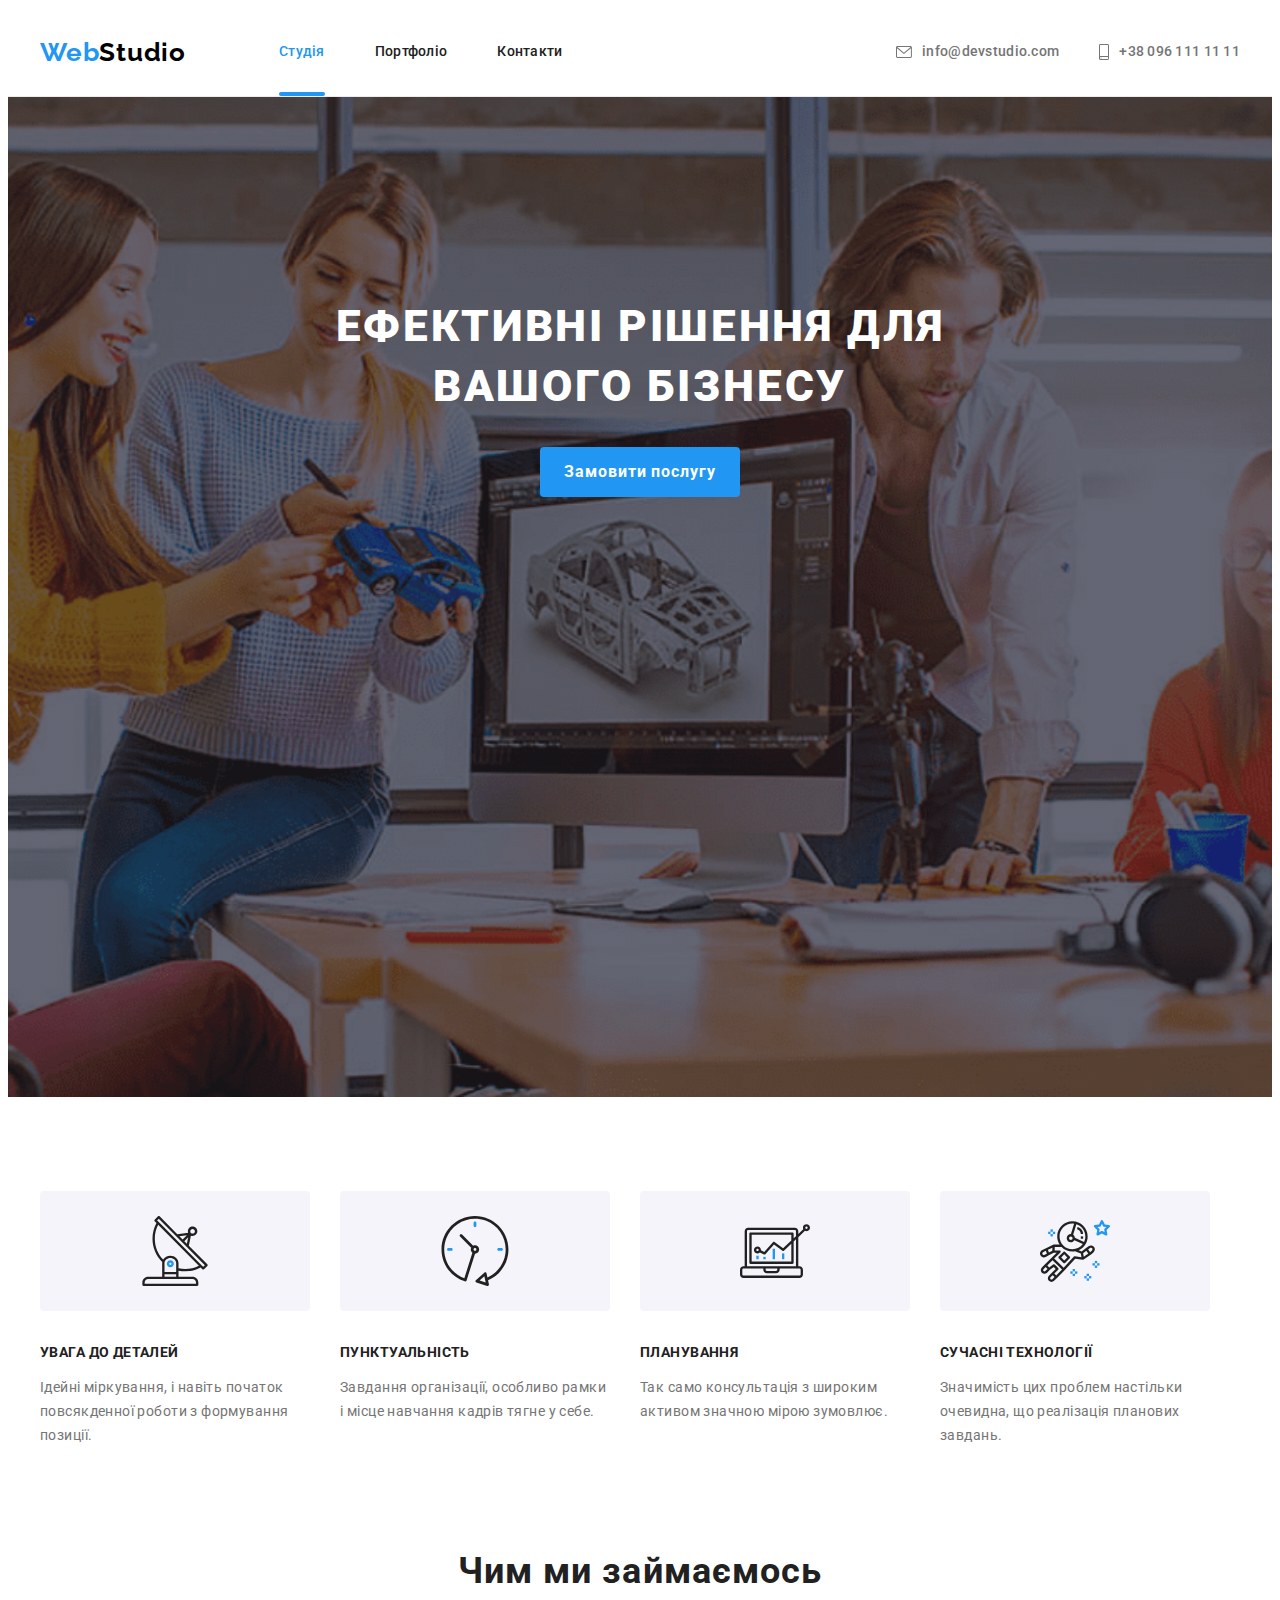
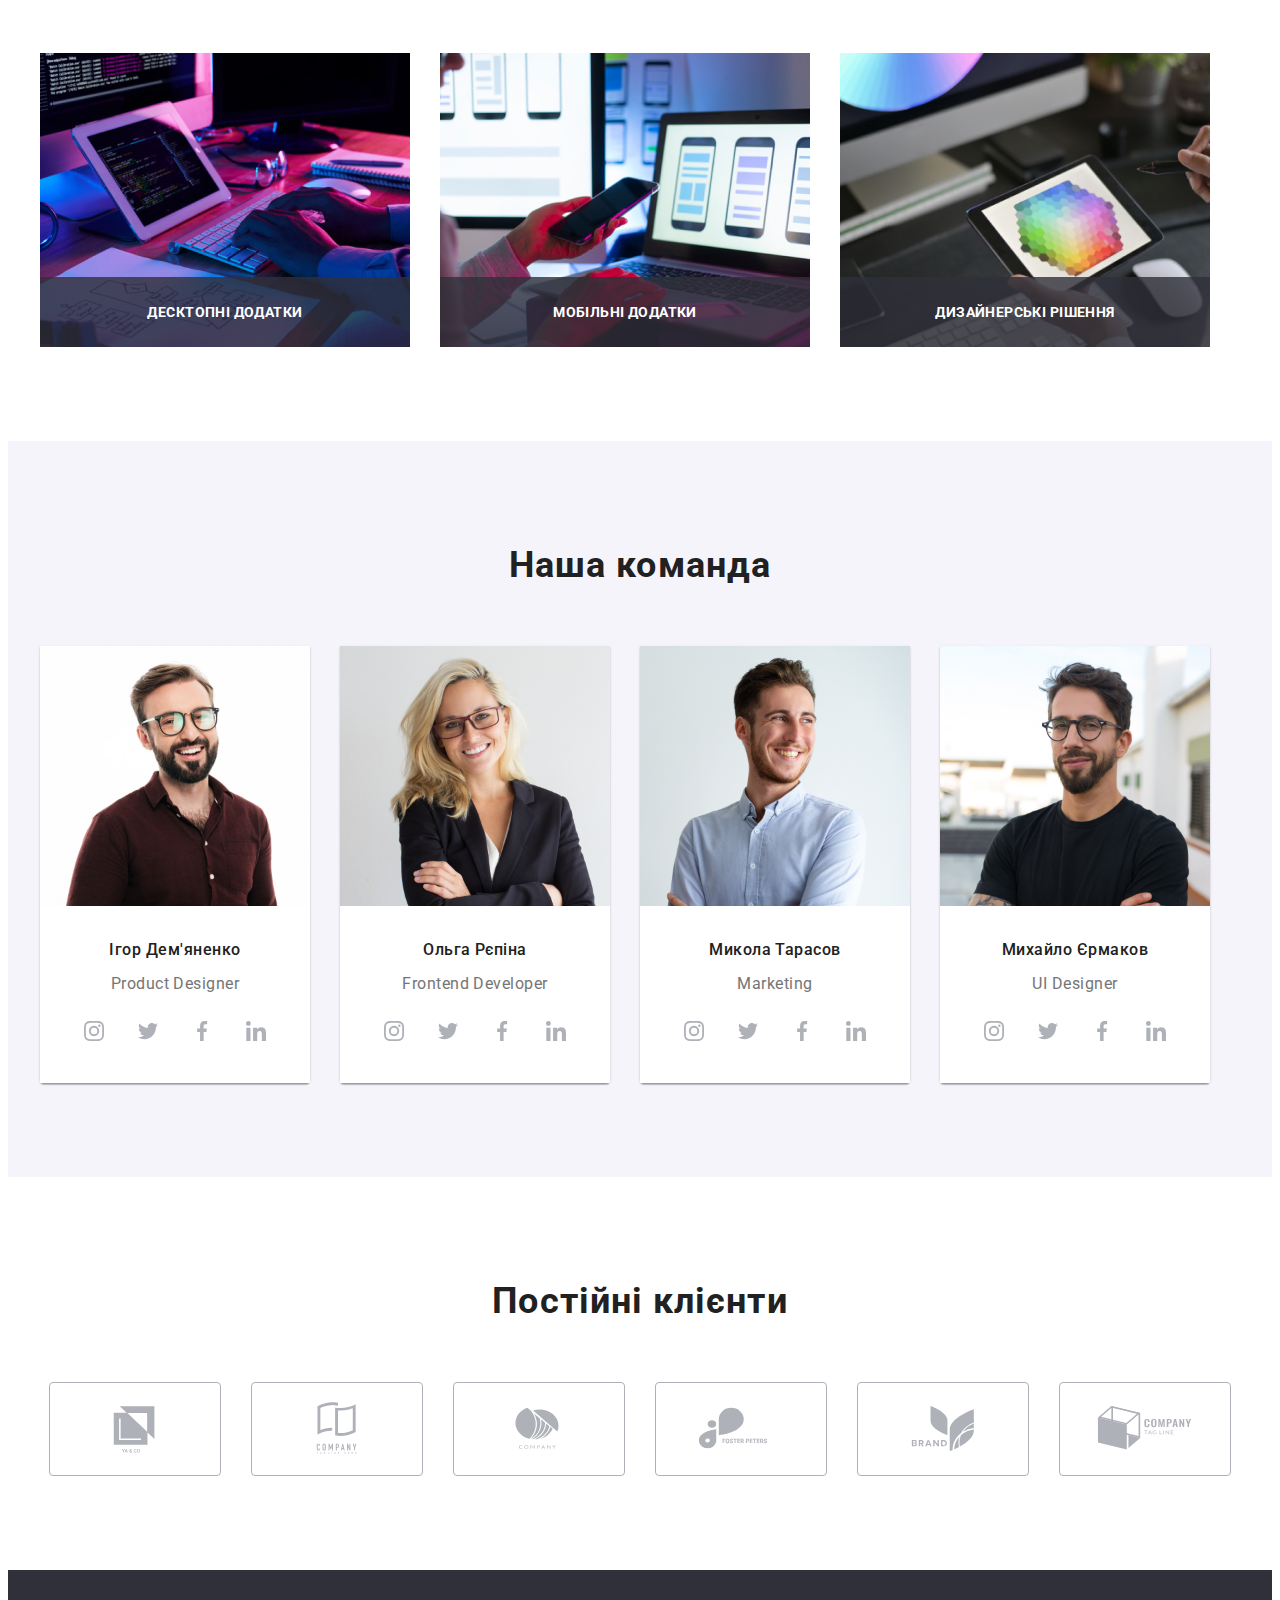
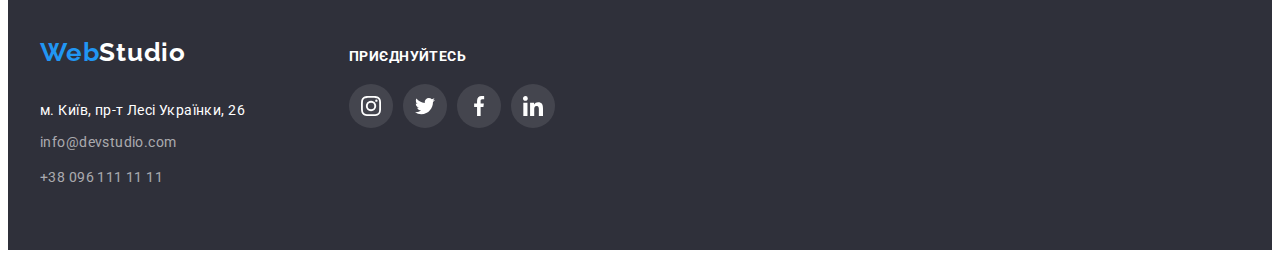
==== index.html @ f9fca9e1 "01,11" ====
<!DOCTYPE html>
<html lang="uk">
  <head>
    <meta charset="UTF-8" />
    <meta name="viewport" content="width=device-width, initial-scale=1.0" />
    <title>Document</title>
    <!-- Project fonts -->
    <link rel="preconnect" href="https://fonts.googleapis.com">
<link rel="preconnect" href="https://fonts.gstatic.com" crossorigin>
<link href="https://fonts.googleapis.com/css2?family=Raleway:wght@700&family=Roboto:wght@400;500;700;900&display=swap" rel="stylesheet">
    <!-- normalize -->
    <link
      rel="stylesheet"
      href="https://cdnjs.cloudflare.com/ajax/libs/modern-normalize/2.0.0/modern-normalize.min.css"
      integrity="sha512-4xo8blKMVCiXpTaLzQSLSw3KFOVPWhm/TRtuPVc4WG6kUgjH6J03IBuG7JZPkcWMxJ5huwaBpOpnwYElP/m6wg=="
      crossorigin="anonymous"
      referrerpolicy="no-referrer"
    />


<!-- Custom styles -->
<link rel="stylesheet" href="./css/styles.css">
  <body>
    
     <!-- Шапка сайту  -->
    
      <header class="header">
<div class="container header-container">
        <nav class="navigation">
        <a class="link logo" href="index.html">Web<span class="logo-text-black">Studio</span></a>
        <ul class="list header-list">
          <li class="item navigation-item">
            <a class="link navigation-link active-link" href="./index.html">Студія</a>
          </li>
          <li class="item navigation-item">
            <a class="link navigation-link" href="./portfolio.html">Портфоліо</a>
          </li>
          <li class="item navigation-item">
            <a class="link navigation-link" href="#">Контакти</a>
          </li>
        </ul>
      </nav>

      <ul class="list contact-list">
        <li class="item contact-item">
          <a class="link contact-link"
          href="mailto:info@devstudio.com">
          
          <svg class="icon-header" width="16" height="12"> 
                        
            <use href="./images/sprite.svg#icon-envelope">
              
            </use>
          </svg>
          
          info@devstudio.com</a>
        </li>
        <li class="item contact-item">
          <a class="link contact-link" href="tel:+380961111111">
            <svg class="icon-header" width="10" height="16"> 
                        
              <use href="./images/sprite.svg#icon-smartphone">
                
              </use>
            </svg>

            +38 096 111 11 11</a>
        </li>
      </ul>
</div>
    </header>

    <main>
     <!-- Секція герой -->
     
      <section class="hero">
<div class="container hero-container">

          <h1 class="hero-title">Ефективні рішення для вашого бізнесу</h1>
        <button class="hero-btn btn" data-modal-open type="button" >Замовити послугу</button>
</div>
<div class="backdrop is-hidden" data-modal>
  <div class="modal-wrapper">
<button class="modal-btn" data-modal-close>
  <svg class="modal-icon" width="18" height="18">
    <use href="./images/sprite.svg#icon-close2" ></use>
  </svg>
</button>

  </div>
</div>


      </section>
     <!-- секція про нас -->
      <section class="about ">
<div class="container about-container">

        <ul class="about-list list">
          <li class="item about-item">
             
            <div class="about-icon">
              <svg class="about-logo" width="70" height="70"> 
                        
                <use href="./images/sprite.svg#icon-antenna">
                  
                </use>
              </svg>
            </div>

            <h3 class="about-title">УВАГА ДО ДЕТАЛЕЙ</h3>
            <p class="about-text">
              Ідейні міркування, і навіть початок повсякденної роботи з
              формування позиції.
            </p>
          </li>
          <li class="item about-item">

            <div class="about-icon">
              <svg class="about-logo" width="70" height="70"> 
                        
                <use href="./images/sprite.svg#icon-clock">
                  
                </use>
              </svg>
            </div>

            <h3 class="about-title">ПУНКТУАЛЬНІСТЬ</h3>
            <p class="about-text">
              Завдання організації, особливо рамки і місце навчання кадрів тягне
              у себе.
            </p>
          </li>
          <li class="item about-item">

            <div class="about-icon">
              <svg class="about-logo" width="70" height="70"> 
                        
                <use href="./images/sprite.svg#icon-diagram">
                  
                </use>
              </svg>
            </div>

            <h3 class="about-title">ПЛАНУВАННЯ</h3>
            <p class="about-text">
              Так само консультація з широким активом значною мірою зумовлює.
            </p>
          </li>
          <li class="item about-item">

            <div class="about-icon">
              <svg class="about-logo" width="70" height="70"> 
                        
                <use href="./images/sprite.svg#icon-astronaut">
                  
                </use>
              </svg>
            </div>

            <h3 class="about-title">СУЧАСНІ ТЕХНОЛОГІЇ</h3>
            <p class="about-text">
              Значимість цих проблем настільки очевидна, що реалізація планових
              завдань.
            </p>
          </li>
        </ul>
</div>
      </section>
      <!-- Секція Features -->
      
      <section class="features">
<div class="container features-container">

          <h2 class="features-title">Чим ми займаємось</h2>
        <ul class="features-list list">
          <li class="item features-item">
            <img class="features-img"
              src="./images/about-img/box1.jpg"
              alt="Робота з ноутбуком"
              width="370"
              height="294"
            />
            <p class="features-text" >
              Десктопні додатки
            </p>
          </li>
          <li class="item features-item">
            <img
              src="./images/about-img/box2.jpg"
              alt="робота з телефоном"
              width="370"
              height="294"
            />
            <p class="features-text" >
              Мобільні додатки
            </p>
          </li>
          <li class="item features-item">
            <img
              src="./images/about-img/box3.png"
              alt="робота з планшетом"
              width="370"
              height="294"
            />
            <p class="features-text" >
              Дизайнерські рішення
            </p>
          </li>
        </ul>
</div>
      </section>
      
      <!-- Секція команда -->
      <section class="team">
<div class="container team-container">
        <h2 class="team-title">Наша команда</h2>
        <ul class="member-list list">
          <li class="member-item">
            <img
              class="member-img"
              src="./images/team-img/member1.jpg"
              alt="Product Designer"
              width="270"
              height="260"
            />
            <div class="member-about">
              <h3 class="member-title">Ігор Дем'яненко</h3>
            <p class="member-position">Product Designer</p>
             
            <ul class="socials">
              <li class="social-item">
                <a
                  class="social-link"
                  href="#"
                  target="_blank"
                  rel="noopener noreferrer"
                  aria-label="instagram"
                  >
                  <svg class="social-icon" width="20" height="20"> 
                    
                    <use href="./images/sprite.svg#icon-instagram">
                      
                    </use>
                  </svg>
                  </a
                >
              </li>
              <li class="social-item">
                <a
                  class="social-link link"
                  href=""
                  target="_blank"
                  rel="noopener noreferrer"
                  aria-label="twitter"
                  >
                  <svg class="social-icon" width="20" height="20"> 
                    
                    <use href="./images/sprite.svg#icon-twitter">
                      
                    </use>
                  </svg>
                  </a
                >
              </li>
              <li class="social-item">
                <a
                  class="social-link"
                  href=""
                  target="_blank"
                  rel="noopener noreferrer"
                  aria-label="facebook"
                  >
                  <svg class="social-icon" width="20" height="20"> 
                    
                    <use href="./images/sprite.svg#icon-facebook">
                      
                    </use>
                  </svg>
                  </a
                >
              </li>
              <li class="social-item">
                <a
                  class="social-link"
                  href=""
                  target="_blank"
                  rel="noopener noreferrer"
                  aria-label=""
                  >
                  <svg class="social-icon" width="20" height="20"> 
                    
                    <use href="./images/sprite.svg#icon-linkedin">
                      
                    </use>
                  </svg>
                  </a
                >
              </li>
            </ul>

            </div>


          </li>
          <li class="member-item">
            <img
              class="member-img"
              src="./images/team-img/member4.jpg"
              alt="Ольга Рєпіна"
              width="270"
              height="260"
            />
          <div class="member-about">
            <h3 class="member-title">Ольга Рєпіна</h3>
            <p class="member-position">Frontend Developer</p>

            <ul class="socials">
              <li class="social-item">
                <a
                  class="social-link"
                  href="#"
                  target="_blank"
                  rel="noopener noreferrer"
                  aria-label="instagram"
                  >
                  <svg class="social-icon" width="20" height="20"> 
                    
                    <use href="./images/sprite.svg#icon-instagram">
                      
                    </use>
                  </svg>
                  </a
                >
              </li>
              <li class="social-item">
                <a
                  class="social-link link"
                  href=""
                  target="_blank"
                  rel="noopener noreferrer"
                  aria-label="twitter"
                  >
                  <svg class="social-icon" width="20" height="20"> 
                    
                    <use href="./images/sprite.svg#icon-twitter">
                      
                    </use>
                  </svg>
                  </a
                >
              </li>
              <li class="social-item">
                <a
                  class="social-link"
                  href=""
                  target="_blank"
                  rel="noopener noreferrer"
                  aria-label="facebook"
                  >
                  <svg class="social-icon" width="20" height="20"> 
                    
                    <use href="./images/sprite.svg#icon-facebook">
                      
                    </use>
                  </svg>
                  </a
                >
              </li>
              <li class="social-item">
                <a
                  class="social-link"
                  href=""
                  target="_blank"
                  rel="noopener noreferrer"
                  aria-label=""
                  >
                  <svg class="social-icon" width="20" height="20"> 
                    
                    <use href="./images/sprite.svg#icon-linkedin">
                      
                    </use>
                  </svg>
                  </a
                >
              </li>
            </ul>

          </div>
          </li>
          <li class="member-item">
            <img
              class="member-img"
              src="./images/team-img/member3.jpg"
              alt="Микола Тарасов"
              width="270"
              height="260"
            />
           <div class="member-about">
            <h3 class="member-title">Микола Тарасов</h3>
            <p class="member-position">Marketing</p>

            <ul class="socials">
              <li class="social-item">
                <a
                  class="social-link"
                  href="#"
                  target="_blank"
                  rel="noopener noreferrer"
                  aria-label="instagram"
                  >
                  <svg class="social-icon" width="20" height="20"> 
                    
                    <use href="./images/sprite.svg#icon-instagram">
                      
                    </use>
                  </svg>
                  </a
                >
              </li>
              <li class="social-item">
                <a
                  class="social-link link"
                  href=""
                  target="_blank"
                  rel="noopener noreferrer"
                  aria-label="twitter"
                  >
                  <svg class="social-icon" width="20" height="20"> 
                    
                    <use href="./images/sprite.svg#icon-twitter">
                      
                    </use>
                  </svg>
                  </a
                >
              </li>
              <li class="social-item">
                <a
                  class="social-link"
                  href=""
                  target="_blank"
                  rel="noopener noreferrer"
                  aria-label="facebook"
                  >
                  <svg class="social-icon" width="20" height="20"> 
                    
                    <use href="./images/sprite.svg#icon-facebook">
                      
                    </use>
                  </svg>
                  </a
                >
              </li>
              <li class="social-item">
                <a
                  class="social-link"
                  href=""
                  target="_blank"
                  rel="noopener noreferrer"
                  aria-label=""
                  >
                  <svg class="social-icon" width="20" height="20"> 
                    
                    <use href="./images/sprite.svg#icon-linkedin">
                      
                    </use>
                  </svg>
                  </a
                >
              </li>
            </ul>

           </div>
          </li>
          <li class="member-item">
            <img
              class="member-img"
              src="./images/team-img/member2.jpg"
              alt="Михайло Єрмаков"
              width="270"
              height="260"
            />
         <div class="member-about">
          <h3 class="member-title">Михайло Єрмаков</h3>
          <p class="member-position">UI Designer</p>

          <ul class="socials">
            <li class="social-item">
              <a
                class="social-link"
                href="#"
                target="_blank"
                rel="noopener noreferrer"
                aria-label="instagram"
                >
                <svg class="social-icon" width="20" height="20"> 
                  
                  <use href="./images/sprite.svg#icon-instagram">
                    
                  </use>
                </svg>
                </a
              >
            </li>
            <li class="social-item">
              <a
                class="social-link link"
                href=""
                target="_blank"
                rel="noopener noreferrer"
                aria-label="twitter"
                >
                <svg class="social-icon" width="20" height="20"> 
                  
                  <use href="./images/sprite.svg#icon-twitter">
                    
                  </use>
                </svg>
                </a
              >
            </li>
            <li class="social-item">
              <a
                class="social-link"
                href=""
                target="_blank"
                rel="noopener noreferrer"
                aria-label="facebook"
                >
                <svg class="social-icon" width="20" height="20"> 
                  
                  <use href="./images/sprite.svg#icon-facebook">
                    
                  </use>
                </svg>
                </a
              >
            </li>
            <li class="social-item">
              <a
                class="social-link"
                href=""
                target="_blank"
                rel="noopener noreferrer"
                aria-label=""
                >
                <svg class="social-icon" width="20" height="20"> 
                  
                  <use href="./images/sprite.svg#icon-linkedin">
                    
                  </use>
                </svg>
                </a
              >
            </li>
          </ul>

         </div>
          </li>
        </ul>

</div>
 </section>

 <section class="clients-section section">
  <div class="client-container container">
    <h2 class="client-title">Постійні клієнти</h2>
    <ul class="list client-list">
      <li class="item client-item">
     <a class="client-link link" href="#">
      <svg class="client-logo"  width="106" height="60">
        <use href="./images/sprite.svg#icon-logo1" > 
  
        </use>
      </svg>
  
     </a>
  
      </li>
  
      <li class="item client-item">
        <a class="client-link" href="#">
         <svg class="client-logo"  width="106" height="60">
           <use href="./images/sprite.svg#icon-logo2" > 
             
           </use>
         </svg>
     
        </a>
     
         </li>
  
         <li class="item client-item">
          <a class="client-link" href="#">
           <svg class="client-logo"  width="106" height="60">
             <use href="./images/sprite.svg#icon-logo3" > 
               
             </use>
           </svg>
       
          </a>
       
           </li>
  
           <li class="item client-item">
            <a class="client-link" href="#">
             <svg class="client-logo"  width="106" height="60">
               <use href="./images/sprite.svg#icon-logo4" > 
                 
               </use>
             </svg> 
            </a>   
             </li>
             <li class="item client-item">
              <a class="client-link" href="#">
               <svg  class="client-logo" width="106" height="60">
                 <use href="./images/sprite.svg#icon-logo5" >
                 </use>
               </svg>
              </a>
               </li>
  
               <li class="item client-item">
                <a class="client-link" href="#">
                 <svg class="client-logo"  width="106" height="60">
                   <use href="./images/sprite.svg#icon-logo6" > 
                     
                   </use>
                 </svg>
             
                </a>
             
                 </li>
    </ul>
  </div>
 </section>
    </main>
    <!-- підвал сайту -->
    <footer class="footer">
    <div class="container footer-container">
      <div class="footer-content">  
      <a class="link logo footer-logo" href="index.html">Web<span class="logo-text-white">Studio</span></a>
      <address class="address">
        <p class="main-address">м. Київ, пр-т Лесі Українки, 26</p>
        <ul class="list address-list">
          <li class="item address-item">
            <a class="link address-link" href="mailto:info@devstudio.com">info@devstudio.com</a>
          </li>
          <li class="item">
            <a class="link address-link" href="tel:+380961111111">+38 096 111 11 11</a>
          </li>
        </ul>
      </address>
      </div> 
    


      <div class='footer-content'>
        <h3 class="title-footer">Приєднуйтесь</h3>
        <ul class="socials">
          <li class="social-item">
            <a
              class="social-link footer-link"
              href="#"
              target="_blank"
              rel="noopener noreferrer"
              aria-label="instagram"
              >
              <svg class="social-icon footer-icon" width="20" height="20"> 
                
                <use href="./images/sprite.svg#icon-instagram">
                  
                </use>
              </svg>
              </a
            >
          </li>
          <li class="social-item">
            <a
              class="social-link footer-link link"
              href=""
              target="_blank"
              rel="noopener noreferrer"
              aria-label="twitter"
              >
              <svg class="social-icon footer-icon" width="20" height="20"> 
                
                <use href="./images/sprite.svg#icon-twitter">
                  
                </use>
              </svg>
              </a
            >
          </li>
          <li class="social-item">
            <a
              class="social-link footer-link"
              href=""
              target="_blank"
              rel="noopener noreferrer"
              aria-label="facebook"
              >
              <svg class="social-icon footer-icon" width="20" height="20"> 
                
                <use href="./images/sprite.svg#icon-facebook">
                  
                </use>
              </svg>
              </a
            >
          </li>
          <li class="social-item">
            <a
              class="social-link footer-link"
              href=""
              target="_blank"
              rel="noopener noreferrer"
              aria-label=""
              >
              <svg class="social-icon footer-icon" width="20" height="20"> 
                
                <use href="./images/sprite.svg#icon-linkedin">
                  
                </use>
              </svg>
              </a
            >
          </li>
        </ul>
      </div>
    </div>
   
      </footer>
      <script src="./js/modal.js"></script>
  </body>
</html>
---- css/styles.css ----
:root {
  --main-font: "Roboto", sans-serif;
  --secondary-font: "Raleway", sans-serif;

  /* text colors */
  --accent-cl: #2196f3;
  --main-txt-cl: #757575;
  --secondary-txt-cl: #212121;
  --title-txt-cl: #fff;

  /* background colors */
  --main-bg-cl: #ffffff;
  --secondary-bg-cl: #2196f3;
  --dark-bg-cl: #2f303a;
}

body {
  font-family: var(--main-font);
  color: var(--main-txt-cl);
  font-size: 14px;
  line-height: 1.71;
  letter-spacing: 0.42px;
  background: var(--main-bg-cl);
}

h1,
h2,
h3,
h4,
h5,
h6,
p {
  margin: 0;
}

img {
  display: block;
}

ol,
ul {
  list-style: none;
  margin: 0;
  padding: 0;
}

a {
  text-decoration: none;
}

.container {
  /* outline: 1px solid red; */

  width: 1200px;

  padding-left: 15px;
  padding-right: 15px;

  margin-left: auto;
  margin-right: auto;
}

.visually-hidden {
  display: none;
}

.list {
  list-style-type: none;
}

.team {
  background: #f5f4fa;
}

.footer {
  background-color: var(--dark-bg-cl);
}

/* 
===============
Section header
===============
 */
 .header{
  border-bottom: #ECECEC solid 1px;
 }

 .logo {
  margin-right: 93px;
}

.header-container {
  display: flex;
  align-items: center;
}
.header .navigation {
  display: flex;
  align-items: center;
}

.header-list {
  display: flex;
  align-items: center;
}
.navigation-item {
  position: relative;
  margin-right: 50px;
}
.navigation-link{
  display: block;
  padding-top: 32px;
  padding-bottom: 32px;
}

.navigation-item:last-of-type {
  margin-right: 0px;
}

.contact-list {
  display: flex;
  align-items: center;
  margin-left: auto;
}
.contact-item {
  margin-right: 40px;
}
.contact-item:last-child {
  margin-right: 0;
}

.navigation .logo,
.footer .logo {
  color: var(--accent-cl);
  font-family: var(--secondary-font);
  font-size: 26px;
  font-weight: 700;
  letter-spacing: 0.78px;
}
.logo-text-black {
  color: #000;
}
.logo-text-white {
  color: var(--title-txt-cl);
}

.link {
  color: var(--secondary-txt-cl);
  font-size: 14px;
  font-weight: 500;
  letter-spacing: 0.28px;
  text-decoration: none;
  font-family: var(--main-font);

  transition: color 250ms cubic-bezier(0.4, 0, 0.2, 1);
}

.contact-link {
  color: var(--main-txt-cl);
  display: flex;
  align-items: center;
  /* justify-content: baseline; */

  transition: color 250ms cubic-bezier(0.4, 0, 0.2, 1) ;
}
.contact-link:hover,
.contact-link:focus {
  color: var(--accent-cl);}

.active-link {
  color: var(--accent-cl);

  transition: color 250ms cubic-bezier(0.4, 0, 0.2, 1);
}

.link:hover,
.link:focus {
  color: var(--accent-cl);
}
.icon-header{
  margin-right: 10px;
  fill: currentColor;
}

.active-link::after{
  position: absolute;
  left: 0;
  bottom: 0;
  content: '';

  width: 100%;
  background-color: var(--accent-cl);
  height: 4px;
  border-radius: 2px;
}
/* 
===============

===============
 */



/* 
===============
HERO
===============
 */
.hero {
  max-width: 1600px;
  height: 600px;
  padding-top: 200px;
  padding-bottom: 200px;
  margin-left: auto;
  margin-right: auto;
  background-image: linear-gradient(to right, rgba(47, 48, 58, 0.40),rgba(47, 48, 58, 0.40)),
  url(../images/hero-img/hero-bg.png);
  background-repeat: no-repeat;
  background-position: center;
  background-size: cover;
   
}



.hero-title {
  
  width: 696px;
  font-family: var(--main-font);
  color: var(--title-txt-cl);
  text-align: center;
  font-size: 44px;
  font-weight: 900;
  line-height: 1.36;
  letter-spacing: 2.64px;
  text-transform: uppercase;
  margin: auto;
  margin-bottom: 30px;
}
.hero-btn {
  color: var(--title-txt-cl);
  text-align: center;
  font-family: var(--main-font);
  font-size: 16px;
  font-weight: 700;
  line-height: 1.88;
  letter-spacing: 0.96px;
  border-radius: 4px;
  background: var(--accent-cl);
  margin: 0 auto;
  display: block;
  border: none;
  min-width: 200px;
  min-height: 50px;
}

/* modal form */

.backdrop{
  position: fixed;
  top: 0;
  left: 0;
  width: 100%;
  height: 100%;
  background-color: rgba(0, 0, 0, 0.2);
  z-index: 2;
  

  transition: opacity 250ms cubic-bezier(0.4, 0, 0.2, 1), visibility 250ms cubic-bezier(0.4, 0, 0.2, 1);
}

.backdrop.is-hidden{
  opacity: 0;
  visibility: hidden;
  pointer-events: none;
 }

.backdrop.is-hidden .modal-wrapper{
  transform: scale(.5) translate(-50%, -50%);
 }

 .backdrop .modal-wrapper{
  transform: scale(1) translate(-50%, -50%);
 }


.modal-wrapper{
  position: absolute;
  top: 50%;
  left: 50%;

  /* transform: translate(-50%, -50%); */
  
  border-radius: 4px;
  width: 528px;
  height: 581px;
  box-shadow: 0px 2px 1px 0px rgba(0, 0, 0, 0.20), 0px 1px 1px 0px rgba(0, 0, 0, 0.14), 0px 1px 3px 0px rgba(0, 0, 0, 0.12);

  
  background-color: var(--main-bg-cl);
 
  transition: transform 250ms cubic-bezier(0.4, 0, 0.2, 1);
}

.modal-btn{
  position: absolute;
  top: 8px;
  right: 8px; 

  width: 30px;
  height: 30px;
   
  display: flex;
  justify-content: center;
  align-items: center;
 
  
  border-radius: 50%;
  border: 1px solid rgba(0, 0, 0, 0.10);

  cursor: pointer;

  background-color: transparent;
}

/* 
===============
секція про нас
===============
 */
.about{
  padding-top: 94px;
  padding-bottom: 94px; 
}

 .about-list {
  display: flex;
  /* align-items: stretch; */
}
.about-title {
  color: var(--secondary-txt-cl);
  font-family: var(--main-font);
  font-size: 14px;
  font-weight: 700;
  letter-spacing: 0.42px;
  text-transform: uppercase;
  /* justify-content: center; */
  margin-bottom: 10px;
}
.about-item {
  display: block;
  margin-right: 30px;
  width: 270px;
  align-items: center;

}
.about-item:last-child {
  margin-right: 0;

}

.about-icon{
  width: 270px;
  height: 120px;
  /* padding-top: 25px;
  padding-right: 100px;
  padding-bottom: 25px;
  padding-left: 100px;  */
  background-color: #F5F4FA;
  width: 270px;
  height: 120px;
  border-radius: 4px;
  margin-bottom: 30px;
  display: flex;
  justify-content: center;
  align-items: center;
}


/* 
===============
Features
===============
 */
.features {
  padding-bottom: 94px;
}
.features-list {
  display: flex;
  align-items: center;
}

.features-title {
  color: var(--secondary-txt-cl);
  text-align: center;
  font-family: var(--main-font);
  font-size: 36px;
  font-weight: 700;
  letter-spacing: 1.08px;
  margin-bottom: 50px;
}

.features-item {
  position: relative;
  margin-right: 30px;
}

.features-item:last-child {
  margin-right: 0;
}

.features-text{
  position: absolute;
  bottom: 0;
  left: 0;
  width: 100%;
  
  text-align: center;
  line-height: normal;
  font-weight: 700;
  font-style: normal;
  text-transform: uppercase;
  padding-top: 27px;
  padding-bottom: 27px;

  color: var(--title-txt-cl);
  background-color: rgba(47, 48, 58, 0.80);
  
}

/* 
===============
Team
===============
 */
 .team{
  padding-top: 94px;
  padding-bottom: 94px;
}

 .team-title {
  color: var(--secondary-txt-cl);
  text-align: center;
  font-family: var(--main-font);
  font-size: 36px;
  font-weight: 700;
  letter-spacing: 1.08px;
  margin-bottom: 50px;
}
.member-about{
  padding-top:30px;
  padding-bottom: 30px;
  background-color: var(--main-bg-cl);
}
.member-title{
  margin-bottom: 10px;
}
.member-position{
  margin-bottom: 16px;
}

.member-list {
  display: flex;
  align-items: center;
}
.member-item {
  margin-right: 30px;
  /* border-radius: 0px 0px 4px 4px;
  background: var(--main-bg-cl); */
  border-radius: 0px 0px 4px 4px;
  box-shadow: 0px 2px 1px 0px rgba(0, 0, 0, 0.20), 0px 1px 1px 0px rgba(0, 0, 0, 0.14), 0px 1px 3px 0px rgba(0, 0, 0, 0.12);

}
.member-item:last-child {
  margin-right: 0;
}

.socials{
 display: flex;
 justify-content: center;  
 align-items: center;
}

.social-link{
  display: flex;
  justify-content: center;  
  align-items: center;
  background-color: var(--main-bg-cl);
  width: 44px;
  height: 44px;
  border-radius: 50%;

  transition: background-color 250ms cubic-bezier(0.4, 0, 0.2, 1);

}

.social-item:not(:last-child){
  margin-right: 10px;
}

.social-icon{
  fill: #AFB1B8;
  transition: fill 250ms cubic-bezier(0.4, 0, 0.2, 1);
}
.social-link:hover .social-icon,
.social-link:focus .social-icon {
  fill: var(--main-bg-cl);
}
.social-link:hover,
.social-link:focus{
  background-color: var(--accent-cl);
}

/* 
===============
Clients
===============
 */
 .clients-section{
  padding-top: 94px;
  padding-bottom: 94px;
 }
 
 .client-list{
  display: flex;
  align-items: center;
  justify-content: center;
 }
 .client-title {
  color: var(--secondary-txt-cl);
  text-align: center;
  font-family: var(--main-font);
  font-size: 36px;
  font-weight: 700;
  letter-spacing: 1.08px;
  margin-bottom: 50px;
}

.client-link{
  display: flex;
  align-items: center;
  justify-content: center;
  
  width: 170px;
  height: 92px;
  
  border-radius: 4px;
  border: 1px solid #AFB1B8;

  transition: border-color 250ms cubic-bezier(0.4, 0, 0.2, 1);
}
  
.client-item:not(:last-child){
  margin-right: 30px;}
    
.client-logo {
  fill: #AFB1B8;
  transition:  fill 250ms cubic-bezier(0.4, 0, 0.2, 1);
}

.client-link:hover,
.client-link:focus{
  border-color: var(--accent-cl);
}

.client-link:hover .client-logo,
.client-link:focus .client-logo {
  fill: var(--accent-cl);
}

  



    


/* 
===============
Footer
===============
 */

.footer{
  padding-top: 60px;
  padding-bottom: 60px;
}
.footer-logo {
  display: block;
  margin-bottom: 28px;
}
.title-footer{
  color: var(--title-txt-cl);
margin-bottom: 20px;
font-family: Roboto;
font-size: 14px;
font-style: normal;
font-weight: 700;
line-height: normal;
letter-spacing: 0.42px;
text-transform: uppercase;
}
.footer-container{
  display: flex;
  align-items: baseline;
  
}
.footer-content:not(:last-child){
  margin-right: 70px;
}



.footer-link{
  background-color: rgba(255, 255, 255, 0.10);;
}


.footer-icon{
  fill: var(--title-txt-cl);
}



.address-link:hover,
.address-link:focus {
  color: var(--title-txt-cl);
}


/* 
===============
---------
===============
 */

.btn {
  font-family: inherit;
  /* color: var(--title-txt-cl); */
  font-size: 16px;
  font-weight: 700;
  letter-spacing: 0.96px;
  /* background-color: var(--accent-cl); */
  cursor: pointer;
  text-align: center;

  transition: color 250ms cubic-bezier(0.4, 0, 0.2, 1);
}

/* .btn.filter-btn {
  color: var(--secondary-txt-cl);
  text-align: center;
  font-family: var(--main-font);
  font-size: 16px;
  font-style: normal;
  font-weight: 500;
  line-height: 1.63;
  letter-spacing: 0.48px;
  background-color: #f5f4fa;
} */

.btn:hover,
.btn:focus {
  color: var(--title-txt-cl);
  background-color: var(--accent-cl);
}

.btn.active-btn {
  color: var(--title-txt-cl);
  background-color: var(--accent-cl);
}



.gallery-title {
  color: var(--secondary-txt-cl);
  font-family: var(--main-font);
  font-size: 18px;
  font-weight: 700;
  line-height: 2;
  letter-spacing: 1.08px;
}

.about-text,
.gallery-text {
  color: var(--main-txt-cl);
  font-family: var(--main-font);
  font-size: 14px;
  font-style: normal;
  line-height: 1.72;
  letter-spacing: 0.42px;
}

.member-title {
  color: #212121;
  text-align: center;
  font-family: var(--main-font);
  font-size: 16px;
  font-weight: 500;
  letter-spacing: 0.48px;
}

.member-position {
  color: var(--main-txt-cl);
  text-align: center;
  font-family: var(--main-font);
  font-size: 16px;
  font-weight: 400;
  line-height: normal;
  letter-spacing: 0.48px;
}

.main-address {
  color: var(--title-txt-cl);
  font-family: var(--main-font);
  font-size: 14px;
  font-style: normal;
  font-weight: 400;
  line-height: 1.14;
  letter-spacing: 0.42px;
}

.address-link {
  color: rgba(255, 255, 255, 0.6);
  font-family: var(--main-font);
  font-weight: 400;
  letter-spacing: 0.42px;
  line-height: 1.14;
  font-style: normal;

  transition: color 250ms cubic-bezier(0.4, 0, 0.2, 1);
}

.address-list{
  margin-top: 12px;
}
.address-item{
  margin-bottom: 12px;
}

/* 
===============
Portfolio section
===============
 */
.section-portfolio{
  padding-top: 94px;
  padding-bottom: 94px;
}

.filter-list {
  display: flex;
  justify-content: center;
  margin-bottom: 50px;
}

.filter-btn {
  color: var(--secondary-txt-cl);
  text-align: center;
  font-family: var(--main-font);
  font-size: 16px;
  font-style: normal;
  font-weight: 500;
  line-height: 1.63;
  letter-spacing: 0.48px;
  background-color: #f5f4fa;
  border-radius: 4px;
  border: none;
  padding: 6px 22px;

  transition: color 250ms cubic-bezier(0.4, 0, 0.2, 1), box-shadow 250ms cubic-bezier(0.4, 0, 0.2, 1), background-color 250ms cubic-bezier(0.4, 0, 0.2, 1);
}

.filter-btn:hover,
.filter-btn:focus{
  box-shadow: 0px 2px 2px 0px rgba(0, 0, 0, 0.12), 0px 1px 2px 0px rgba(0, 0, 0, 0.08), 0px 3px 1px 0px rgba(0, 0, 0, 0.10);

}
.filter-item {
  margin-right: 8px;
}

.filter-item:last-child {
  margin-right: 0;
}
.gallery-list {
  display: flex;
  flex-wrap: wrap;
  /* justify-content: space-between; */
}
.gallery-item {

  margin-right: 30px;
  margin-bottom: 30px;

  transition: color 250ms cubic-bezier(0.4, 0, 0.2, 1);
}

.gallery-link{
  display: block;
  transition: box-shadow 250ms cubic-bezier(0.4, 0, 0.2, 1);

  
}

.gallery-item .link:hover,
.gallery-item .link:focus {
  opacity: 1;
  transform: translateY(0);
  box-shadow: 1px 4px 6px 0px rgba(0, 0, 0, 0.16), 0px 4px 4px 0px rgba(0, 0, 0, 0.06), 0px 1px 1px 0px rgba(0, 0, 0, 0.12);

}

.gallery-overlay{
  position: relative;
  overflow: hidden;
}

.overlay-text{
  display: flex;
  justify-content: center;
  align-items: center; 
  
  position: absolute;
  bottom: 0px;
  left: 0;
  width: 100%;
  height: 100%;
  justify-content: center;
  align-items: center;
  
  padding-left: 24px;
  padding-right: 24px;
  
  font-size: 18px;
  font-style: normal;
  font-weight: 400;
  line-height: 1.56; 
  letter-spacing: 0.54px;
  


  transform: translateY(100%);
  opacity: 0;


color: var(--title-txt-cl);
background-color: rgba(33, 150, 243, 0.90);

transition: transform 250ms cubic-bezier(0.4, 0, 0.2, 1);

}

.gallery-link:hover .overlay-text,
.gallery-link:focus .overlay-text{
  
  transform: translateY(0);
  opacity: 1;
  
}






.gallery-title{
  margin-bottom: 4px;
}
.gallery-about{
  padding-top: 20px;
  padding-right: 24px;
  padding-bottom: 20px;
  padding-left: 24px;
  border-right: 1px solid #eee;
  border-left: 1px solid #eee;
  border-bottom: 1px solid #eee;
}
.gallery-item:nth-child(3n) {
  margin-right: 0;
}
.gallery-item:nth-last-child(-n + 3) {
  margin-bottom: 0;
}
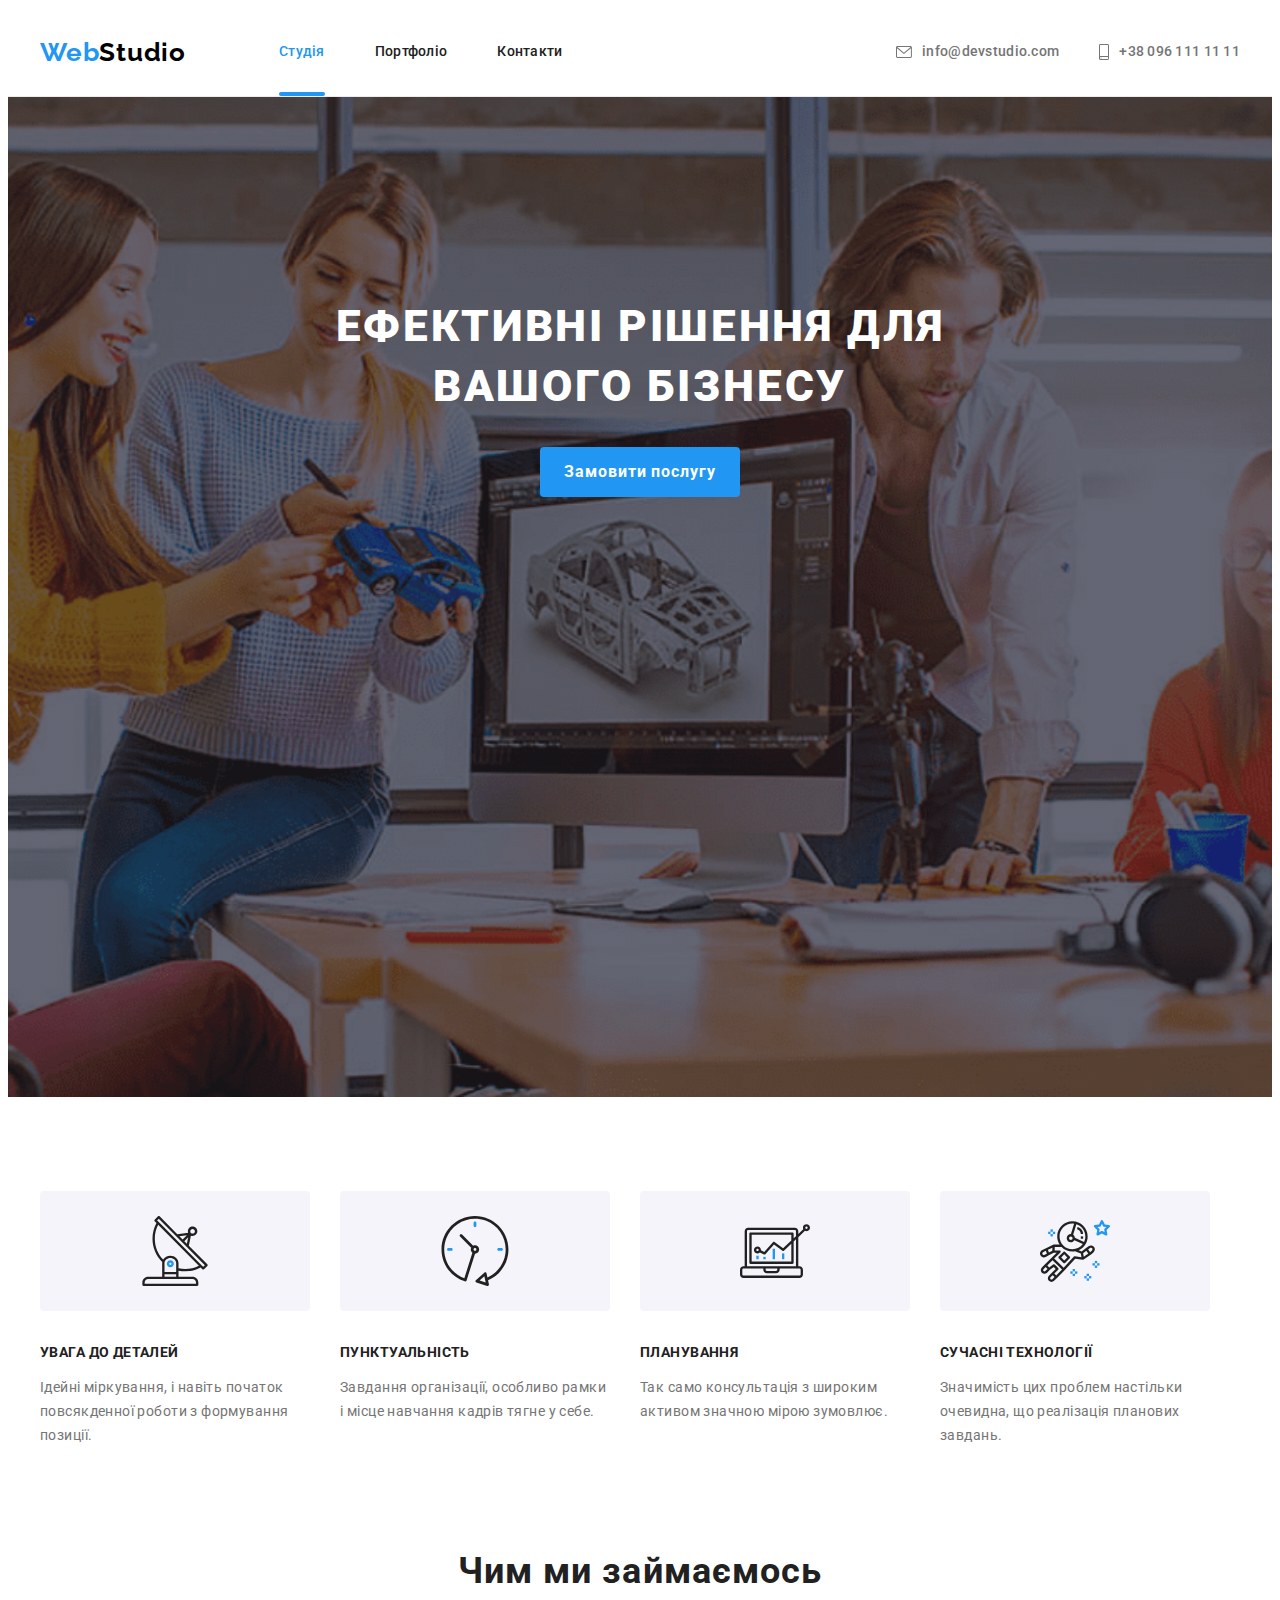
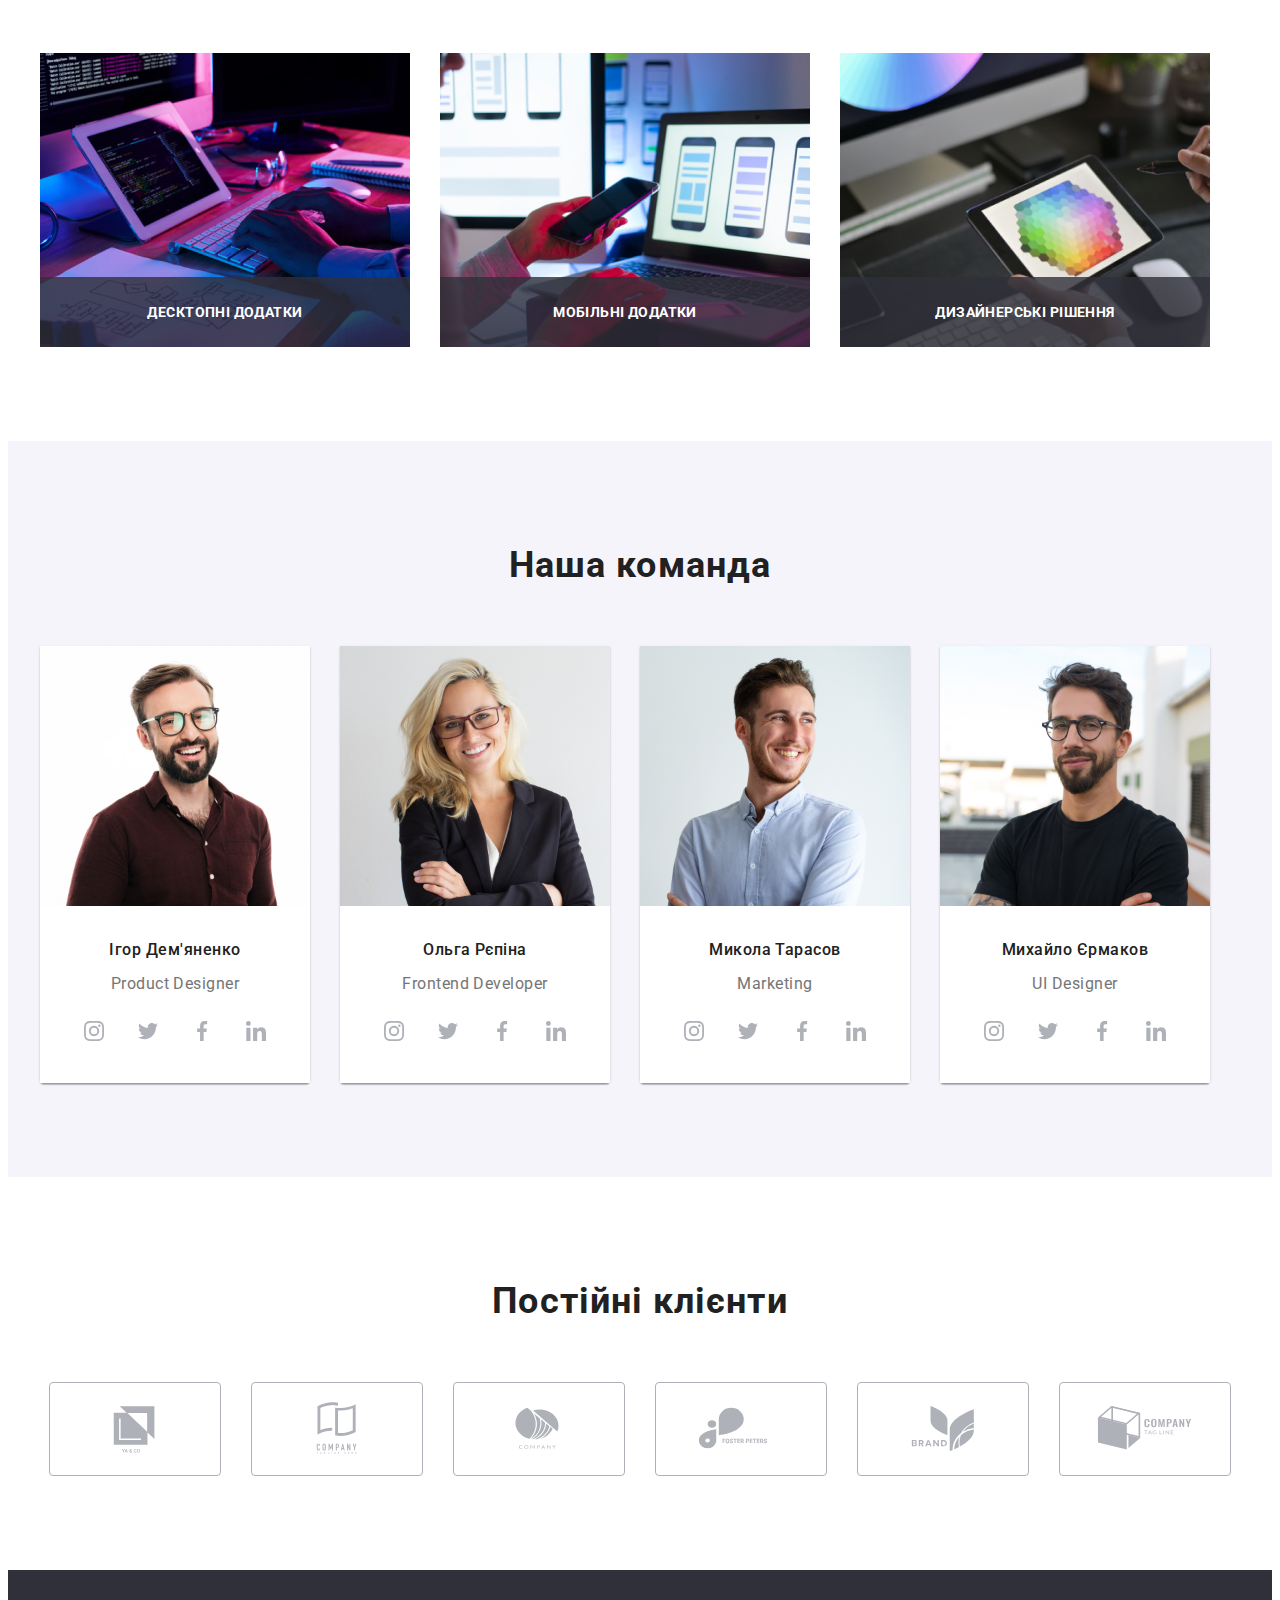
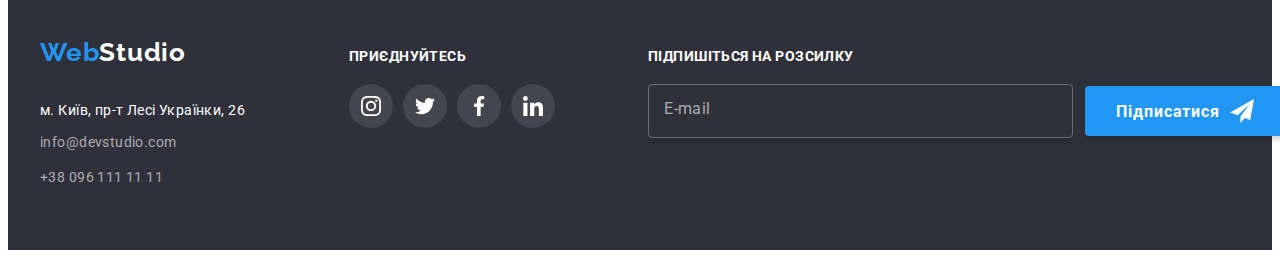
==== commit 7eb39eea: "01.11.23" ====
--- a/index.html
+++ b/index.html
@@ -86,7 +86,49 @@
     <use href="./images/sprite.svg#icon-close2" ></use>
   </svg>
 </button>
-
+  <strong class="form-title">Залиште свої дані, ми вам передзвонимо</strong>
+  <form class="modal-wrapper-form">
+<label class="modal-wrapper-group">
+  <span class="modal-wrapper-label">Ім'я</span>
+  <input class="form-user" type="text" name="user-name">
+  <svg  class="modal-wrapper-icon" width="18" height="18">
+    <use href="images/sprite.svg#icon-user"></use>
+  </svg>
+</label>
+
+<label class="modal-wrapper-group">
+  <span class="modal-wrapper-label">Телефон</span>
+  <input class="form-user" type="tel" name="user-phone">
+  <svg  class="modal-wrapper-icon" width="18" height="18">
+    <use href="images/sprite.svg#icon-phone"></use>
+  </svg>
+</label>
+
+<label class="modal-wrapper-group">
+  <span class="modal-wrapper-label">Пошта</span>
+  <input class="form-user" type="email" name="user-mail">
+  <svg  class="modal-wrapper-icon" width="18" height="18">
+    <use href="images/sprite.svg#icon-mail"></use>
+  </svg>
+</label>
+
+<label class="modal-message-group">
+  <span class="modal-wrapper-label">Коментар</span>
+  <textarea class="user-message" name="user-message"  rows="10" placeholder="Введіть текст"></textarea>
+</label>
+
+<label class="modal-policy-group">
+  <input class="checkbox visually-hidden" type="checkbox" name="checkbox" >
+  <span class="custom-checkbox"> 
+    <svg class="custom-checkbox-icon" width="16px" height="15px">
+      <use href="images/sprite.svg#icon-checkbox2"></use>
+    </svg>
+  </span>
+  <span class="modal-policy-desc">Погоджуюся з розсилкою та приймаю  <a class="modal-policy-link" href="#">Умови договору</a></span>
+</label>
+
+<button class="btn modal-wrapper-btn" type="submit" >Відправити</button>
+  </form>
   </div>
 </div>
 
@@ -652,6 +694,7 @@
           </li>
         </ul>
       </address>
+
       </div> 
     
 
@@ -729,7 +772,23 @@
           </li>
         </ul>
       </div>
-    </div>
+
+      <form class="footer-content form-content">
+        <h3 class="title-footer">Підпишіться на розсилку</h3>
+<div class="form-btn-label">
+  <label class="footer-form">
+    <input class="footer-input" type="text" name="footer-input">
+    <span class="form-label">E-mail</span>
+  </label>
+  <button class="btn btn-footer" type="submit">
+  Підписатися
+<svg class="icon-send" width="24" height="24">
+  <use href="./images/sprite.svg#icon-send" ></use>
+</svg>
+  </button>
+</div>
+      </form>
+    
    
       </footer>
       <script src="./js/modal.js"></script>
--- a/css/styles.css
+++ b/css/styles.css
@@ -61,7 +61,16 @@
 }
 
 .visually-hidden {
-  display: none;
+  position: absolute;
+  white-space: nowrap;
+  width: 1px;
+  height: 1px;
+  overflow: hidden;
+  border: 0;
+  padding: 0;
+  clip: rect(0 0 0 0);
+  clip-path: inset(50%);
+  margin: -1px;
 }
 
 .list {
@@ -284,6 +293,8 @@
 
 
 .modal-wrapper{
+  padding: 40px;
+  
   position: absolute;
   top: 50%;
   left: 50%;
@@ -313,14 +324,192 @@
   justify-content: center;
   align-items: center;
  
-  
   border-radius: 50%;
   border: 1px solid rgba(0, 0, 0, 0.10);
-
   cursor: pointer;
-
   background-color: transparent;
-}
+
+  transition: fill 250ms cubic-bezier(0.4, 0, 0.2, 1) ;
+}
+
+.modal-btn:hover,
+.modal-btn:focus{
+  fill: var(--accent-cl);
+}
+
+
+/* modal-wraper form */
+
+.form-title{
+  display: block;
+  margin-bottom: 30px;
+  
+  text-align: center;
+  font-family: var(--main-font);
+  font-size: 20px;
+  font-style: normal;
+  font-weight: 700;
+  line-height: normal;
+  letter-spacing: 0.6px;
+  
+  
+  color: var(--secondary-txt-cl);
+}
+
+.modal-wrapper-group,
+.modal-message-group{
+  display: block;
+  margin-bottom: 10px;
+  
+  position: relative;
+}
+
+.form-user{
+  width: 100%;
+  
+  padding: 11px 42px;
+  border-radius: 4px;
+  border: 1px solid rgba(33, 33, 33, 0.20);
+  outline: transparent;
+
+  transition: border-color 250ms cubic-bezier(0.4, 0, 0.2, 1);
+}
+
+.form-user:focus{
+  border: 1px solid var(--accent-cl);
+}
+
+.modal-wrapper-label{
+  display: block;
+  
+  margin-bottom: 4px;
+
+  font-family: var(--main-font);
+  font-size: 12px;
+  font-style: normal;
+  line-height: normal;
+  letter-spacing: 0.42px;
+  
+  color: var(--main-txt-cl);
+}
+
+.modal-wrapper-icon{
+  position: absolute;
+  top: 29px;
+  left: 12px;
+  
+  fill: var(--secondary-txt-cl);
+
+  transition: fill 250ms cubic-bezier(0.4, 0, 0.2, 1);
+}
+
+.form-user:focus + .modal-wrapper-icon{
+  fill: var(--accent-cl);
+}
+
+.user-message{
+  width: 100%;
+  height: 120px;
+  padding: 12px 16px;
+
+  border-radius: 4px;
+  border: 1px solid rgba(33, 33, 33, 0.20);
+  
+  outline: transparent;
+  resize: none;
+
+  transition: border-color 250ms cubic-bezier(0.4, 0, 0.2, 1);
+}
+.user-message:focus{
+  border-color: var(--accent-cl);
+}
+
+.modal-policy-group{
+  display: flex;
+  justify-content: center;
+  align-items: center;
+}
+
+.modal-policy-desc{
+  
+  font-family: var(--main-font);
+  font-size: 14px;
+  font-style: normal;
+  line-height: 1.71; 
+  letter-spacing: 0.42px;
+  
+  color: var(--main-txt-cl);
+}
+.modal-policy-link{
+  
+  font-family: var(--main-font);
+  font-size: 14px;
+  font-style: normal;
+ 
+  line-height: 24px;
+  letter-spacing: 0.42px;
+  text-decoration-line: underline;
+  
+  color: var(--accent-cl);
+}
+
+.custom-checkbox{
+
+  
+  width: 16px;
+  height: 15px;
+  margin-right: 8px;
+  display: flex;
+  justify-content: center;
+  align-items: center;
+  border-radius: 2px;
+  outline: 2px solid var(--secondary-txt-cl);
+  outline-offset: -2px;
+  transition: background-color 350ms cubic-bezier(0.4, 0, 0.2, 1);
+}
+
+  .custom-checkbox-icon{
+    opacity: 0;
+    
+    transition: opacity 250ms cubic-bezier(0.4, 0, 0.2, 1);
+  }
+
+  .checkbox:checked +.custom-checkbox{
+    outline-color: var(--accent-cl);
+    background-color: var(--accent-cl);
+   }
+
+   .checkbox:checked +.custom-checkbox .custom-checkbox-icon{
+    opacity: 1;
+   }
+
+   .modal-wrapper-btn{
+    width: 200px;
+    height: 50px;
+    margin-left: 124px;
+    margin-top: 30px;
+
+    color: var(--title-txt-cl);
+    text-align: center;
+
+    font-family: var(--main-font);
+    font-size: 16px;
+    font-style: normal;
+    font-weight: 700;
+    line-height: 1.88; 
+    letter-spacing: 0.96px;
+
+    border-radius: 4px;
+    border: none;
+    box-shadow: 0px 4px 4px 0px rgba(0, 0, 0, 0.15);
+   }
+
+
+
+
+
+
+
 
 /* 
 ===============
@@ -626,6 +815,66 @@
   color: var(--title-txt-cl);
 }
 
+/* footer form */
+ .footer-form{
+  position: relative; 
+  margin-right: 12px;
+}
+
+.footer-input{
+  width: 358px;
+  height: 50px;
+  padding-left: 63px;
+
+  border-radius: 4px;
+  border: 1px solid rgba(255, 255, 255, 0.30);
+  box-shadow: 0px 4px 4px 0px rgba(0, 0, 0, 0.15);
+
+  outline: transparent;
+  color: var(--title-txt-cl);
+  background: rgba(33, 150, 243, 0.00);
+ }
+
+ .form-btn-label{
+  display: flex;
+  justify-content: center;
+  align-items: center;
+ }
+ .btn-footer{
+  display: flex;
+  justify-content: center;
+  align-items: center;
+  
+  width: 200px;
+  height: 50px;
+
+  border-radius: 4px;
+  border: none;
+  box-shadow: 0px 4px 4px 0px rgba(0, 0, 0, 0.15);
+}
+
+.form-label{
+  position: absolute;
+  top: 15px;
+  left: 16px;
+
+  color: rgba(255, 255, 255, 0.60);
+
+font-family: var(--main-font);
+font-size: 16px;
+font-style: normal;
+line-height: 1.25;
+letter-spacing: 0.48px;
+}
+
+.icon-send{
+  margin-left: 10px;
+}
+
+.form-content{
+  margin-left: 23px;
+}
+
 
 /* 
 ===============
@@ -635,11 +884,11 @@
 
 .btn {
   font-family: inherit;
-  /* color: var(--title-txt-cl); */
+  color: var(--title-txt-cl);
   font-size: 16px;
   font-weight: 700;
   letter-spacing: 0.96px;
-  /* background-color: var(--accent-cl); */
+  background-color: var(--accent-cl);
   cursor: pointer;
   text-align: center;
 
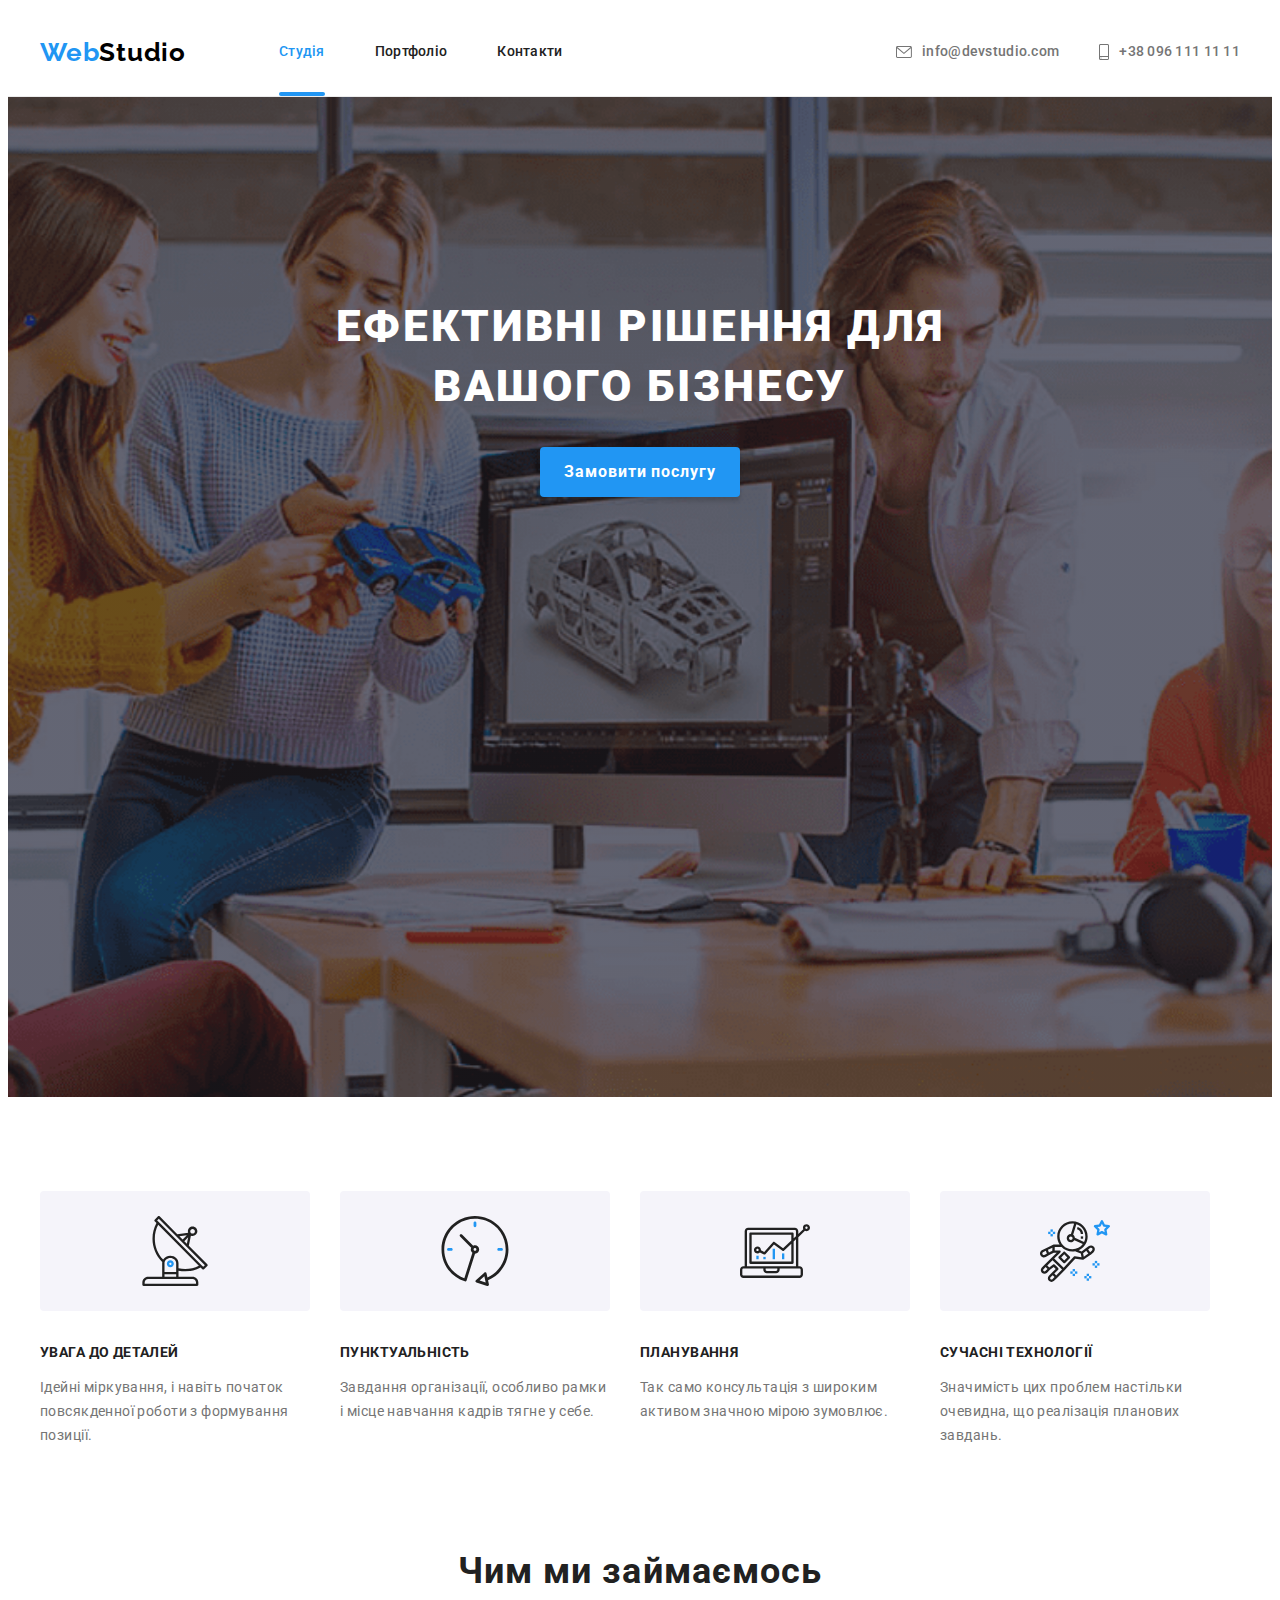
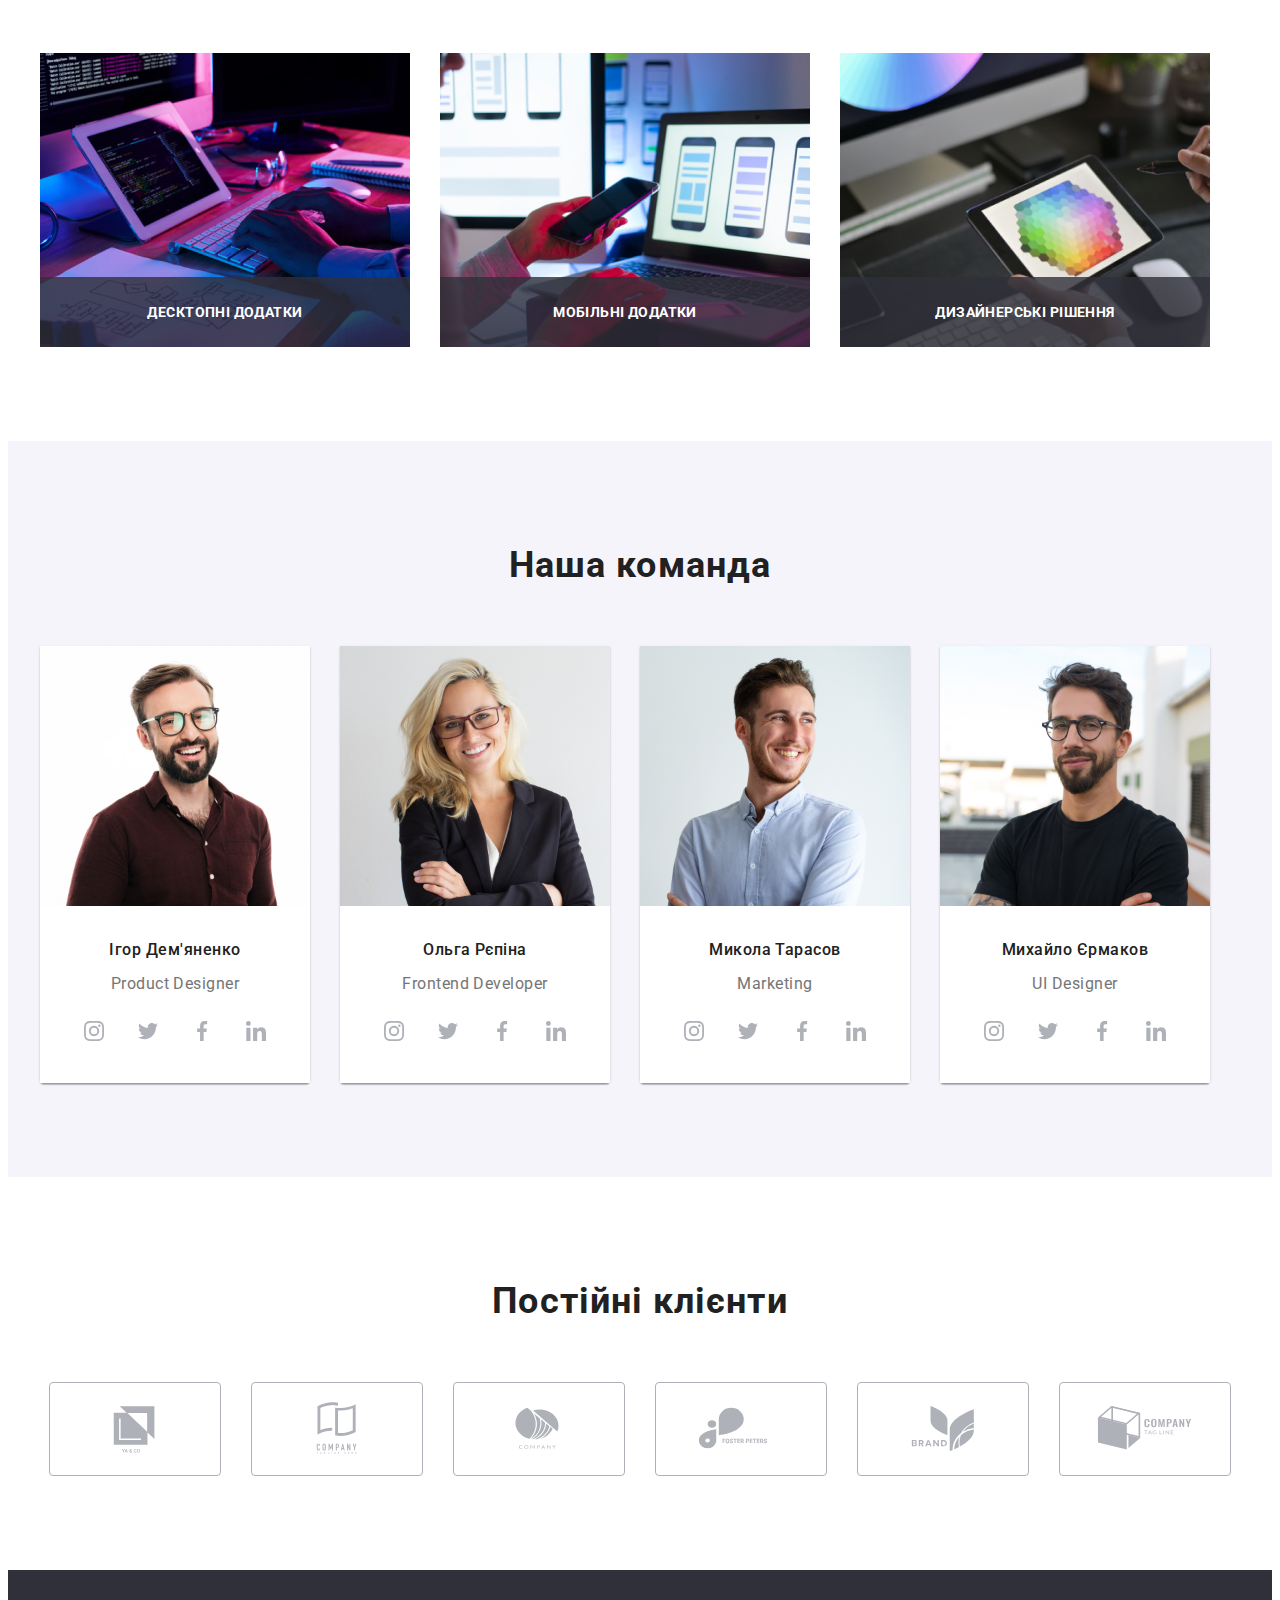
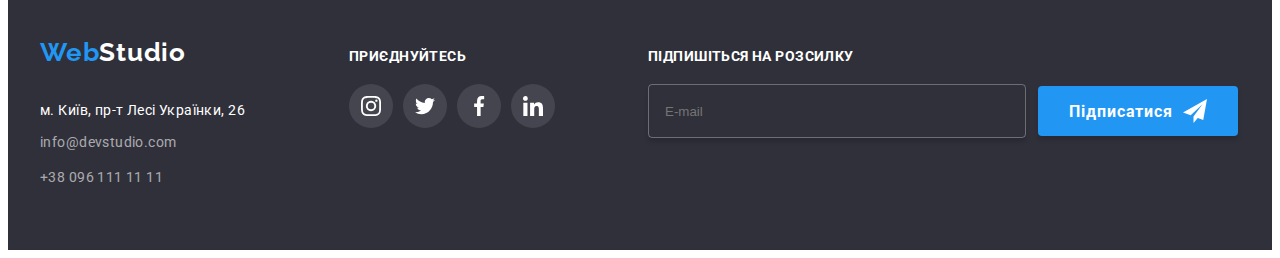
==== commit 3a7abfc2: "02.11" ====
--- a/index.html
+++ b/index.html
@@ -86,7 +86,7 @@
     <use href="./images/sprite.svg#icon-close2" ></use>
   </svg>
 </button>
-  <strong class="form-title">Залиште свої дані, ми вам передзвонимо</strong>
+  <p class="form-title">Залиште свої дані, ми вам передзвонимо</p>
   <form class="modal-wrapper-form">
 <label class="modal-wrapper-group">
   <span class="modal-wrapper-label">Ім'я</span>
@@ -120,7 +120,7 @@
 <label class="modal-policy-group">
   <input class="checkbox visually-hidden" type="checkbox" name="checkbox" >
   <span class="custom-checkbox"> 
-    <svg class="custom-checkbox-icon" width="16px" height="15px">
+    <svg class="custom-checkbox-icon"  width="16px" height="15px">
       <use href="images/sprite.svg#icon-checkbox2"></use>
     </svg>
   </span>
@@ -681,24 +681,21 @@
     <!-- підвал сайту -->
     <footer class="footer">
     <div class="container footer-container">
-      <div class="footer-content">  
-      <a class="link logo footer-logo" href="index.html">Web<span class="logo-text-white">Studio</span></a>
-      <address class="address">
-        <p class="main-address">м. Київ, пр-т Лесі Українки, 26</p>
-        <ul class="list address-list">
-          <li class="item address-item">
-            <a class="link address-link" href="mailto:info@devstudio.com">info@devstudio.com</a>
-          </li>
-          <li class="item">
-            <a class="link address-link" href="tel:+380961111111">+38 096 111 11 11</a>
-          </li>
-        </ul>
-      </address>
-
-      </div> 
-    
-
-
+      <div class="footer-content">
+        <a class="link logo footer-logo" href="index.html">Web<span class="logo-text-white">Studio</span></a>
+        <address class="address">
+          <p class="main-address">м. Київ, пр-т Лесі Українки, 26</p>
+          <ul class="list address-list">
+            <li class="item address-item">
+              <a class="link address-link" href="mailto:info@devstudio.com">info@devstudio.com</a>
+            </li>
+            <li class="item">
+              <a class="link address-link" href="tel:+380961111111">+38 096 111 11 11</a>
+            </li>
+          </ul>
+        </address>
+      </div>
+      
       <div class='footer-content'>
         <h3 class="title-footer">Приєднуйтесь</h3>
         <ul class="socials">
@@ -772,25 +769,22 @@
           </li>
         </ul>
       </div>
-
-      <form class="footer-content form-content">
+      
+      <div class="footer-content form-content">
         <h3 class="title-footer">Підпишіться на розсилку</h3>
-<div class="form-btn-label">
-  <label class="footer-form">
-    <input class="footer-input" type="text" name="footer-input">
-    <span class="form-label">E-mail</span>
-  </label>
-  <button class="btn btn-footer" type="submit">
-  Підписатися
-<svg class="icon-send" width="24" height="24">
-  <use href="./images/sprite.svg#icon-send" ></use>
-</svg>
-  </button>
-</div>
-      </form>
-    
-   
-      </footer>
+        <form class="footer-form">
+          <input class="footer-input" type="text" name="footer-input" placeholder="E-mail">
+          <button class="btn btn-footer" type="submit">
+            Підписатися
+            <svg class="icon-send" width="24" height="24">
+              <use href="./images/sprite.svg#icon-send" ></use>
+            </svg>
+          </button>
+        </form>
+      </div>
+    </div>
+
+    </footer>
       <script src="./js/modal.js"></script>
   </body>
 </html>
--- a/css/styles.css
+++ b/css/styles.css
@@ -260,6 +260,7 @@
   border: none;
   min-width: 200px;
   min-height: 50px;
+  box-shadow: 0px 4px 4px 0px rgba(0, 0, 0, 0.15);
 }
 
 /* modal form */
@@ -270,10 +271,10 @@
   left: 0;
   width: 100%;
   height: 100%;
+  
   background-color: rgba(0, 0, 0, 0.2);
   z-index: 2;
   
-
   transition: opacity 250ms cubic-bezier(0.4, 0, 0.2, 1), visibility 250ms cubic-bezier(0.4, 0, 0.2, 1);
 }
 
@@ -342,7 +343,7 @@
 
 .form-title{
   display: block;
-  margin-bottom: 30px;
+  margin-bottom: 12px;
   
   text-align: center;
   font-family: var(--main-font);
@@ -454,7 +455,7 @@
 }
 
 .custom-checkbox{
-
+  
   
   width: 16px;
   height: 15px;
@@ -478,6 +479,12 @@
     outline-color: var(--accent-cl);
     background-color: var(--accent-cl);
    }
+  
+   .checkbox:focus +.custom-checkbox{
+    outline-color: var(--accent-cl);
+   }
+   
+ 
 
    .checkbox:checked +.custom-checkbox .custom-checkbox-icon{
     opacity: 1;
@@ -818,13 +825,18 @@
 /* footer form */
  .footer-form{
   position: relative; 
-  margin-right: 12px;
+  
+
+  display: flex;
+  justify-content: center;
+  align-items: center;
 }
 
 .footer-input{
   width: 358px;
   height: 50px;
-  padding-left: 63px;
+  margin-right: 12px;
+  padding-left: 16px;
 
   border-radius: 4px;
   border: 1px solid rgba(255, 255, 255, 0.30);
@@ -853,7 +865,7 @@
   box-shadow: 0px 4px 4px 0px rgba(0, 0, 0, 0.15);
 }
 
-.form-label{
+/* .form-label{
   position: absolute;
   top: 15px;
   left: 16px;
@@ -865,7 +877,7 @@
 font-style: normal;
 line-height: 1.25;
 letter-spacing: 0.48px;
-}
+} */
 
 .icon-send{
   margin-left: 10px;
